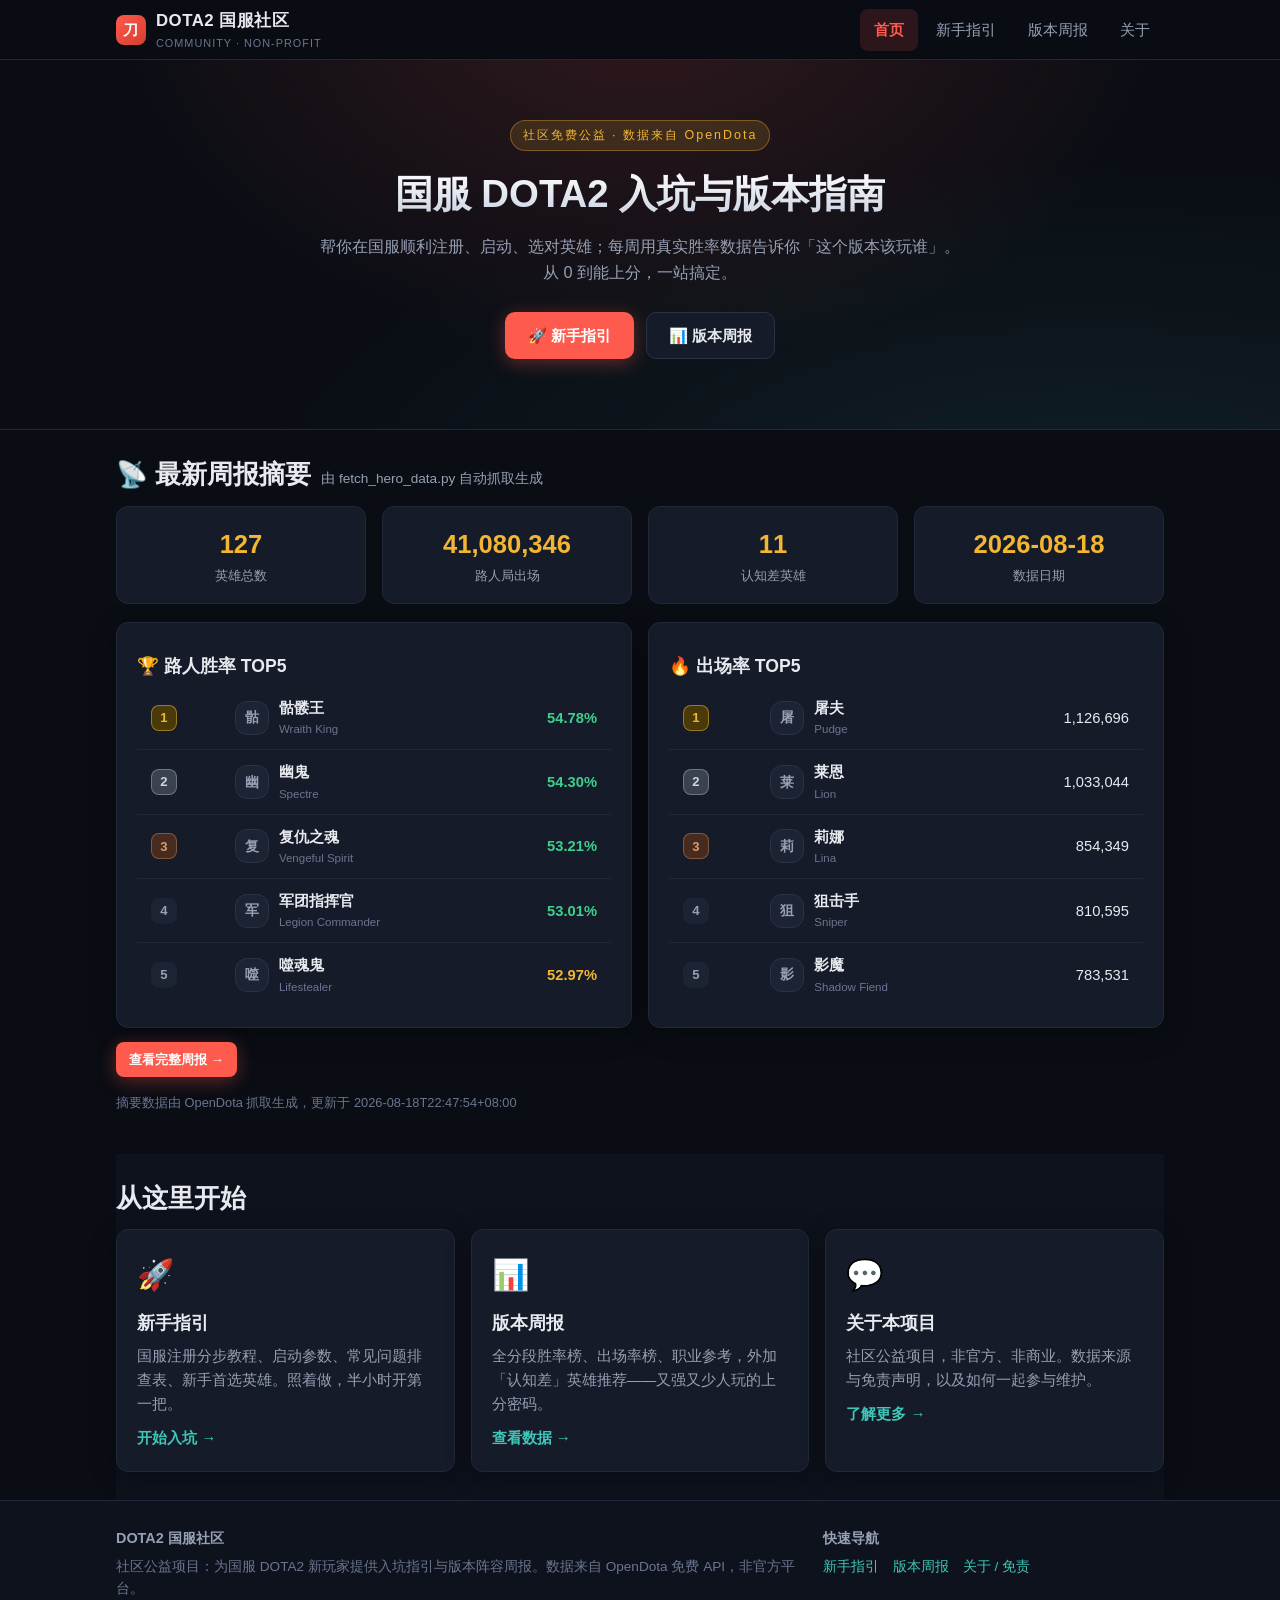
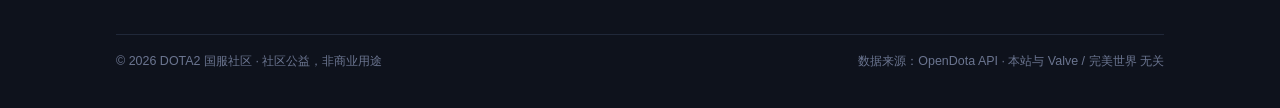
==== site/index.html @ 0994e75e "Init: DOTA2国服社区平台静态站 - 新手指引+版本周报(OpenDota数据), 纯静态GH Pages部署" ====
<!DOCTYPE html>
<html lang="zh-CN">
<head>
  <meta charset="UTF-8">
  <meta name="viewport" content="width=device-width, initial-scale=1.0">
  <title>DOTA2 国服社区 — 入坑与版本指南</title>
  <meta name="description" content="国服 DOTA2 入坑与版本指南，社区免费公益项目。新手指引、版本阵容周报，数据来自 OpenDota 免费 API。">
  <link rel="stylesheet" href="css/style.css">
</head>
<body>

  <!-- ======================= 顶部导航 ======================= -->
  <header class="site-header">
    <div class="container header-inner">
      <a class="brand" href="index.html">
        <span class="brand-logo">刀</span>
        <span>DOTA2 国服社区<small>COMMUNITY · NON-PROFIT</small></span>
      </a>
      <nav class="main-nav" aria-label="主导航">
        <ul>
          <li><a href="index.html">首页</a></li>
          <li><a href="guide.html">新手指引</a></li>
          <li><a href="report.html">版本周报</a></li>
          <li><a href="about.html">关于</a></li>
        </ul>
      </nav>
      <button class="nav-toggle" aria-label="打开菜单">☰</button>
    </div>
  </header>

  <!-- ======================= Hero 区 ======================= -->
  <section class="hero">
    <div class="container">
      <span class="hero-tag">社区免费公益 · 数据来自 OpenDota</span>
      <h1>国服 DOTA2 入坑与版本指南</h1>
      <p class="lead">
        帮你在国服顺利注册、启动、选对英雄；每周用真实胜率数据告诉你「这个版本该玩谁」。
        从 0 到能上分，一站搞定。
      </p>
      <div class="hero-cta">
        <a class="btn btn-primary" href="guide.html">🚀 新手指引</a>
        <a class="btn btn-ghost" href="report.html">📊 版本周报</a>
      </div>
    </div>
  </section>

  <!-- ======================= 最新周报摘要 ======================= -->
  <main class="container">
    <section class="section">
      <div class="section-title">
        <h2>📡 最新周报摘要</h2>
        <span class="sub">由 fetch_hero_data.py 自动抓取生成</span>
      </div>
      <!-- JS 加载 herostats.json 后动态渲染；失败时保留静态占位 -->
      <div id="index-summary">
        <div class="data-state"><span class="spinner"></span>正在加载周报摘要…</div>
      </div>
      <p class="meta-line" id="index-meta"></p>
    </section>

    <!-- ======================= 快速导航卡片 ======================= -->
    <section class="section section-alt" style="margin-bottom:-40px">
      <div class="section-title"><h2>从这里开始</h2></div>
      <div class="card-grid">
        <a class="card card-link" href="guide.html">
          <div class="card-icon">🚀</div>
          <h3>新手指引</h3>
          <p>国服注册分步教程、启动参数、常见问题排查表、新手首选英雄。照着做，半小时开第一把。</p>
          <span class="card-link-more">开始入坑 →</span>
        </a>
        <a class="card card-link" href="report.html">
          <div class="card-icon">📊</div>
          <h3>版本周报</h3>
          <p>全分段胜率榜、出场率榜、职业参考，外加「认知差」英雄推荐——又强又少人玩的上分密码。</p>
          <span class="card-link-more">查看数据 →</span>
        </a>
        <a class="card card-link" href="about.html">
          <div class="card-icon">💬</div>
          <h3>关于本项目</h3>
          <p>社区公益项目，非官方、非商业。数据来源与免责声明，以及如何一起参与维护。</p>
          <span class="card-link-more">了解更多 →</span>
        </a>
      </div>
    </section>
  </main>

  <!-- ======================= 页脚 ======================= -->
  <footer class="site-footer">
    <div class="container">
      <div class="footer-cols">
        <div>
          <h4>DOTA2 国服社区</h4>
          <p>社区公益项目：为国服 DOTA2 新玩家提供入坑指引与版本阵容周报。数据来自 OpenDota 免费 API，非官方平台。</p>
        </div>
        <div>
          <h4>快速导航</h4>
          <div class="footer-links">
            <a href="guide.html">新手指引</a>
            <a href="report.html">版本周报</a>
            <a href="about.html">关于 / 免责</a>
          </div>
        </div>
      </div>
      <div class="footer-bottom">
        <span>© <span id="year">2026</span> DOTA2 国服社区 · 社区公益，非商业用途</span>
        <span>数据来源：OpenDota API · 本站与 Valve / 完美世界 无关</span>
      </div>
    </div>
  </footer>

  <button id="back-top" aria-label="返回顶部">↑</button>
  <script src="js/main.js"></script>
</body>
</html>
---- site/css/style.css ----
/* ==========================================================================
   DOTA2 国服社区平台 · 全站样式
   深色电竞风 / 响应式（移动端优先）
   纯手写 CSS，无框架、无外部依赖
   ========================================================================== */

/* ---------- 1. 变量与重置 ---------- */
:root {
  /* 色板 */
  --bg: #0a0d14;            /* 页面底色 */
  --bg-alt: #0e121c;        /* 区块交替底色 */
  --surface: #151b28;       /* 卡片/表头 */
  --surface-2: #1c2434;     /* 卡片内层/行 hover */
  --border: #2a3244;        /* 边框 */
  --border-soft: #202839;   /* 弱边框 */
  --text: #e8eaf0;          /* 主文字 */
  --text-dim: #96a0b4;      /* 次要文字 */
  --text-faint: #6b7590;    /* 弱化文字 */
  --accent: #ff5a4e;        /* 主强调（DOTA 红） */
  --accent-soft: rgba(255, 90, 78, 0.14);
  --gold: #f2b632;          /* 强调金 */
  --gold-soft: rgba(242, 182, 50, 0.14);
  --teal: #3ec6b8;          /* 强调青 */
  --teal-soft: rgba(62, 198, 184, 0.14);
  --ok: #3ecf8e;            /* 正向 / 胜率 */
  --danger: #ff5a4e;        /* 负向 */
  --warn: #f2b632;

  /* 字体：系统中文栈，无外部字体依赖 */
  --font: -apple-system, BlinkMacSystemFont, "Segoe UI", "PingFang SC",
          "Hiragino Sans GB", "Microsoft YaHei", "Noto Sans CJK SC",
          "Source Han Sans SC", sans-serif;

  /* 布局 */
  --container: 1080px;
  --radius: 12px;
  --radius-sm: 8px;
  --shadow: 0 6px 24px rgba(0, 0, 0, 0.35);
  --gap: 16px;

  --header-h: 60px;
}

* { box-sizing: border-box; }

html { scroll-behavior: smooth; }

body {
  margin: 0;
  background: var(--bg);
  color: var(--text);
  font-family: var(--font);
  font-size: 15px;
  line-height: 1.65;
  -webkit-font-smoothing: antialiased;
  text-rendering: optimizeLegibility;
}

a { color: var(--teal); text-decoration: none; }
a:hover { text-decoration: underline; }

img { max-width: 100%; display: block; }

h1, h2, h3, h4 { line-height: 1.3; margin: 0 0 0.5em; }
h1 { font-size: clamp(1.6rem, 4.5vw, 2.4rem); }
h2 { font-size: clamp(1.25rem, 3vw, 1.6rem); }
h3 { font-size: 1.1rem; }

p { margin: 0 0 1em; }

/* ---------- 2. 布局骨架 ---------- */
.container {
  width: 100%;
  max-width: var(--container);
  margin: 0 auto;
  padding: 0 var(--gap);
}

main { min-height: 60vh; }

.section { padding: 28px 0; }
.section-alt { background: var(--bg-alt); }

.section-title {
  display: flex;
  align-items: baseline;
  gap: 10px;
  flex-wrap: wrap;
  margin-bottom: 14px;
}
.section-title h2 { margin: 0; }
.section-title .sub { color: var(--text-dim); font-size: 0.85rem; }

/* ---------- 3. 顶部导航 ---------- */
.site-header {
  position: sticky;
  top: 0;
  z-index: 50;
  background: rgba(10, 13, 20, 0.92);
  backdrop-filter: blur(8px);
  -webkit-backdrop-filter: blur(8px);
  border-bottom: 1px solid var(--border-soft);
  height: var(--header-h);
}

.header-inner {
  height: var(--header-h);
  display: flex;
  align-items: center;
  justify-content: space-between;
  gap: 12px;
}

.brand {
  display: flex;
  align-items: center;
  gap: 10px;
  font-weight: 700;
  font-size: 1.05rem;
  color: var(--text);
  letter-spacing: 0.5px;
}
.brand:hover { text-decoration: none; }
.brand-logo {
  width: 30px;
  height: 30px;
  border-radius: 8px;
  background: linear-gradient(135deg, var(--accent), #d43d2f);
  display: grid;
  place-items: center;
  font-size: 15px;
  color: #fff;
}
.brand small {
  display: block;
  font-size: 0.68rem;
  font-weight: 400;
  color: var(--text-faint);
  letter-spacing: 1px;
}

.main-nav ul {
  list-style: none;
  display: flex;
  gap: 4px;
  margin: 0;
  padding: 0;
}
.main-nav a {
  display: block;
  padding: 8px 14px;
  border-radius: 8px;
  color: var(--text-dim);
  font-size: 0.95rem;
  transition: color 0.15s, background 0.15s;
}
.main-nav a:hover { color: var(--text); background: var(--surface); text-decoration: none; }
.main-nav a.active {
  color: var(--accent);
  background: var(--accent-soft);
  font-weight: 600;
}

/* 移动端汉堡菜单按钮 */
.nav-toggle {
  display: none;
  background: none;
  border: 1px solid var(--border);
  border-radius: 8px;
  color: var(--text);
  font-size: 20px;
  width: 40px;
  height: 40px;
  cursor: pointer;
  line-height: 1;
}
.nav-toggle:focus-visible { outline: 2px solid var(--accent); outline-offset: 2px; }

/* ---------- 4. Hero 区（首页） ---------- */
.hero {
  position: relative;
  padding: 60px 0 70px;
  text-align: center;
  background:
    radial-gradient(ellipse at 50% -20%, rgba(255, 90, 78, 0.16), transparent 60%),
    radial-gradient(ellipse at 85% 120%, rgba(62, 198, 184, 0.10), transparent 55%),
    var(--bg);
  border-bottom: 1px solid var(--border-soft);
}
.hero-tag {
  display: inline-block;
  font-size: 0.78rem;
  letter-spacing: 2px;
  color: var(--gold);
  border: 1px solid rgba(242, 182, 50, 0.35);
  background: var(--gold-soft);
  padding: 4px 12px;
  border-radius: 999px;
  margin-bottom: 18px;
}
.hero h1 {
  max-width: 760px;
  margin: 0 auto 14px;
  background: linear-gradient(180deg, #fff, #c8d0e0);
  -webkit-background-clip: text;
  background-clip: text;
  -webkit-text-fill-color: transparent;
  color: transparent;
}
.hero p.lead {
  max-width: 640px;
  margin: 0 auto 26px;
  color: var(--text-dim);
  font-size: 1.02rem;
}
.hero-cta { display: flex; gap: 12px; justify-content: center; flex-wrap: wrap; }

/* ---------- 5. 按钮 ---------- */
.btn {
  display: inline-flex;
  align-items: center;
  gap: 6px;
  padding: 10px 22px;
  border-radius: 10px;
  font-size: 0.95rem;
  font-weight: 600;
  border: 1px solid transparent;
  cursor: pointer;
  transition: transform 0.12s, box-shadow 0.12s, background 0.12s;
  font-family: var(--font);
}
.btn:hover { text-decoration: none; transform: translateY(-1px); }
.btn:active { transform: translateY(0); }

.btn-primary { background: var(--accent); color: #fff; box-shadow: 0 4px 18px rgba(255, 90, 78, 0.35); }
.btn-primary:hover { background: #ff6b5f; }
.btn-ghost { background: var(--surface); color: var(--text); border-color: var(--border); }
.btn-ghost:hover { background: var(--surface-2); }

.btn-sm { padding: 6px 12px; font-size: 0.82rem; border-radius: 8px; }

/* ---------- 6. 卡片 ---------- */
.card {
  background: var(--surface);
  border: 1px solid var(--border-soft);
  border-radius: var(--radius);
  padding: 20px;
  box-shadow: var(--shadow);
}

.card-grid {
  display: grid;
  grid-template-columns: repeat(auto-fit, minmax(240px, 1fr));
  gap: var(--gap);
}

.card-link {
  display: block;
  color: inherit;
  transition: transform 0.15s, border-color 0.15s;
}
.card-link:hover { text-decoration: none; transform: translateY(-3px); border-color: var(--accent); }

.card h3 { margin-top: 12px; }
.card p { color: var(--text-dim); font-size: 0.92rem; margin-bottom: 0; }
.card .card-icon { font-size: 30px; }
.card .card-link-more { color: var(--teal); font-weight: 600; margin-top: 10px; display: inline-block; }

/* ---------- 7. 表格 ---------- */
.table-wrap {
  overflow-x: auto;
  border: 1px solid var(--border-soft);
  border-radius: var(--radius);
  background: var(--surface);
  box-shadow: var(--shadow);
}

table.data-table {
  width: 100%;
  border-collapse: collapse;
  font-size: 0.92rem;
  min-width: 620px; /* 窄屏下触发横向滚动，保证可读 */
}
.data-table th, .data-table td {
  padding: 10px 14px;
  text-align: left;
  white-space: nowrap;
  border-bottom: 1px solid var(--border-soft);
}
.data-table th {
  background: var(--surface-2);
  color: var(--text-dim);
  font-weight: 600;
  font-size: 0.82rem;
  letter-spacing: 0.5px;
  text-transform: uppercase;
}
.data-table tbody tr:last-child td { border-bottom: none; }
.data-table tbody tr:hover { background: var(--surface-2); }

.data-table .num { text-align: right; font-variant-numeric: tabular-nums; }
.data-table th.num { text-align: right; }

.rank-badge {
  display: inline-grid;
  place-items: center;
  width: 26px;
  height: 26px;
  border-radius: 8px;
  font-weight: 700;
  font-size: 0.82rem;
  background: var(--surface-2);
  color: var(--text-dim);
}
.rank-1 { background: #4a3a08; color: var(--gold); border: 1px solid rgba(242, 182, 50, 0.5); }
.rank-2 { background: #3a4252; color: #cdd6e4; border: 1px solid rgba(205, 214, 228, 0.35); }
.rank-3 { background: #462b1e; color: #d99a6c; border: 1px solid rgba(217, 154, 108, 0.4); }

/* 英雄单元：头像 + 中文名 + 英文名 */
.hero-cell { display: flex; align-items: center; gap: 10px; }
.hero-cell img {
  width: 34px;
  height: 34px;
  border-radius: 50%;
  object-fit: cover;
  border: 1px solid var(--border);
  background: var(--surface-2);
  flex-shrink: 0;
}
.hero-cell .hc-name { font-weight: 600; }
.hero-cell .hc-en { display: block; font-size: 0.72rem; color: var(--text-faint); font-weight: 400; }

.hero-img-fallback {
  display: grid;
  place-items: center;
  font-size: 15px;
  color: var(--text-dim);
  background: var(--surface-2);
}

/* 头像加载失败时的文字占位（JS 动态生成） */
.hero-badge-fallback {
  display: grid;
  place-items: center;
  font-weight: 700;
  font-size: 14px;
  color: var(--text-dim);
  background: var(--surface-2);
  border: 1px solid var(--border);
  flex-shrink: 0;
}

/* 胜率列配色：>=53 红 / >=50 金 / 其他灰 */
.wr-high { color: var(--ok); font-weight: 700; }
.wr-mid { color: var(--gold); font-weight: 600; }

.badge-gap {
  display: inline-block;
  font-size: 0.72rem;
  padding: 2px 8px;
  border-radius: 999px;
  background: var(--gold-soft);
  color: var(--gold);
  border: 1px solid rgba(242, 182, 50, 0.35);
  white-space: nowrap;
}

/* ---------- 8. 认知差区块 ---------- */
.gap-grid {
  display: grid;
  grid-template-columns: repeat(auto-fill, minmax(280px, 1fr));
  gap: var(--gap);
}
.gap-card {
  display: flex;
  gap: 14px;
  align-items: flex-start;
  background: linear-gradient(135deg, var(--surface), var(--surface-2));
  border: 1px solid rgba(242, 182, 50, 0.3);
  border-radius: var(--radius);
  padding: 16px;
  transition: transform 0.15s, border-color 0.15s;
}
.gap-card:hover { transform: translateY(-2px); border-color: var(--gold); }
.gap-card img {
  width: 52px;
  height: 52px;
  border-radius: 12px;
  object-fit: cover;
  border: 1px solid var(--border);
  background: var(--surface-2);
  flex-shrink: 0;
}
.gap-card .gc-title { font-weight: 700; font-size: 1rem; display: flex; align-items: center; gap: 8px; flex-wrap: wrap; }
.gap-card .gc-stats { display: flex; gap: 14px; margin-top: 6px; font-size: 0.85rem; color: var(--text-dim); flex-wrap: wrap; }
.gap-card .gc-stats b { color: var(--text); }
.gap-card .gc-hint { margin-top: 8px; font-size: 0.8rem; color: var(--gold); }

/* ---------- 9. 步骤（新手指引） ---------- */
.steps { counter-reset: step; display: grid; gap: 14px; }
.step {
  display: flex;
  gap: 16px;
  background: var(--surface);
  border: 1px solid var(--border-soft);
  border-radius: var(--radius);
  padding: 18px;
}
.step-num {
  counter-increment: step;
  flex-shrink: 0;
  width: 40px;
  height: 40px;
  border-radius: 10px;
  background: linear-gradient(135deg, var(--accent), #c93b2f);
  color: #fff;
  font-weight: 800;
  font-size: 1.1rem;
  display: grid;
  place-items: center;
}
.step-num::after { content: counter(step); }
.step-body h3 { margin: 0 0 6px; }
.step-body p, .step-body ul { margin: 0 0 6px; color: var(--text-dim); font-size: 0.93rem; }
.step-body ul { padding-left: 18px; }
.step-body li { margin-bottom: 2px; }

/* 命令/参数小盒子 */
.codebox {
  display: inline-block;
  background: var(--bg-alt);
  border: 1px solid var(--border);
  border-radius: 8px;
  padding: 4px 10px;
  font-family: ui-monospace, "SF Mono", Consolas, "Courier New", monospace;
  font-size: 0.88rem;
  color: var(--teal);
  margin: 2px 0;
}

/* ---------- 10. 提示条 ---------- */
.note {
  border-left: 3px solid var(--teal);
  background: var(--teal-soft);
  padding: 12px 16px;
  border-radius: 0 var(--radius-sm) var(--radius-sm) 0;
  margin: 14px 0;
  font-size: 0.92rem;
}
.note-warn { border-left-color: var(--warn); background: var(--gold-soft); }
.note-danger { border-left-color: var(--danger); background: var(--accent-soft); }

/* 周报表"显示条数"下拉框 */
.topn { margin-left: auto; font-size: 0.85rem; color: var(--text-dim); white-space: nowrap; }
.topn select {
  background: var(--surface-2);
  color: var(--text);
  border: 1px solid var(--border);
  border-radius: 8px;
  padding: 4px 8px;
  font-family: var(--font);
  font-size: 0.85rem;
}

/* ---------- 11. 数据状态（加载/错误/空） ---------- */
.data-state {
  text-align: center;
  padding: 40px 20px;
  color: var(--text-dim);
  border: 1px dashed var(--border);
  border-radius: var(--radius);
  margin: 10px 0;
}
.data-state .state-icon { font-size: 34px; display: block; margin-bottom: 8px; }
.data-state.error { color: var(--danger); border-color: rgba(255, 90, 78, 0.4); background: var(--accent-soft); }
.spinner {
  width: 22px; height: 22px;
  border: 3px solid var(--border);
  border-top-color: var(--accent);
  border-radius: 50%;
  animation: spin 0.8s linear infinite;
  margin: 0 auto 8px;
}
@keyframes spin { to { transform: rotate(360deg); } }

/* 元信息条（数据时间等） */
.meta-line { color: var(--text-faint); font-size: 0.8rem; margin-top: 8px; }

/* ---------- 12. 页脚 ---------- */
.site-footer {
  border-top: 1px solid var(--border-soft);
  background: var(--bg-alt);
  padding: 28px 0 36px;
  margin-top: 40px;
  color: var(--text-faint);
  font-size: 0.85rem;
}
.footer-cols {
  display: grid;
  grid-template-columns: 2fr 1fr;
  gap: 24px;
}
.footer-cols h4 { color: var(--text-dim); font-size: 0.9rem; margin-bottom: 8px; }
.footer-links { display: flex; gap: 14px; flex-wrap: wrap; }
.footer-bottom {
  margin-top: 20px;
  padding-top: 16px;
  border-top: 1px solid var(--border-soft);
  font-size: 0.78rem;
  display: flex;
  justify-content: space-between;
  gap: 12px;
  flex-wrap: wrap;
}

/* 返回顶部 */
#back-top {
  position: fixed;
  right: 18px;
  bottom: 18px;
  width: 42px;
  height: 42px;
  border-radius: 10px;
  border: 1px solid var(--border);
  background: var(--surface);
  color: var(--text);
  font-size: 18px;
  cursor: pointer;
  opacity: 0;
  pointer-events: none;
  transition: opacity 0.2s;
  z-index: 40;
}
#back-top.show { opacity: 1; pointer-events: auto; }
#back-top:hover { background: var(--surface-2); }

/* 首页周报摘要数字 */
.stat-row { display: grid; grid-template-columns: repeat(auto-fit, minmax(150px, 1fr)); gap: var(--gap); margin-bottom: 18px; }
.stat-card {
  background: var(--surface);
  border: 1px solid var(--border-soft);
  border-radius: var(--radius);
  padding: 16px;
  text-align: center;
}
.stat-card .stat-num { font-size: 1.6rem; font-weight: 800; color: var(--gold); }
.stat-card .stat-label { color: var(--text-dim); font-size: 0.82rem; }

/* ---------- 13. 响应式 ---------- */
@media (max-width: 860px) {
  .footer-cols { grid-template-columns: 1fr; }

  .nav-toggle { display: inline-flex; align-items: center; justify-content: center; }
  .main-nav {
    position: absolute;
    top: var(--header-h);
    left: 0;
    right: 0;
    background: var(--bg-alt);
    border-bottom: 1px solid var(--border);
    box-shadow: var(--shadow);
    display: none;
  }
  .main-nav.open { display: block; }
  .main-nav ul { flex-direction: column; padding: 10px 12px; gap: 2px; }
  .main-nav a { padding: 12px 14px; font-size: 1rem; }
}

@media (max-width: 480px) {
  body { font-size: 14px; }
  .hero { padding: 42px 0 52px; }
  .card-grid { grid-template-columns: 1fr; }
  .gap-grid { grid-template-columns: 1fr; }
  .step { flex-direction: column; gap: 10px; }
  .data-table { font-size: 0.85rem; }
  .data-table th, .data-table td { padding: 8px 10px; }
  .brand small { display: none; }
}
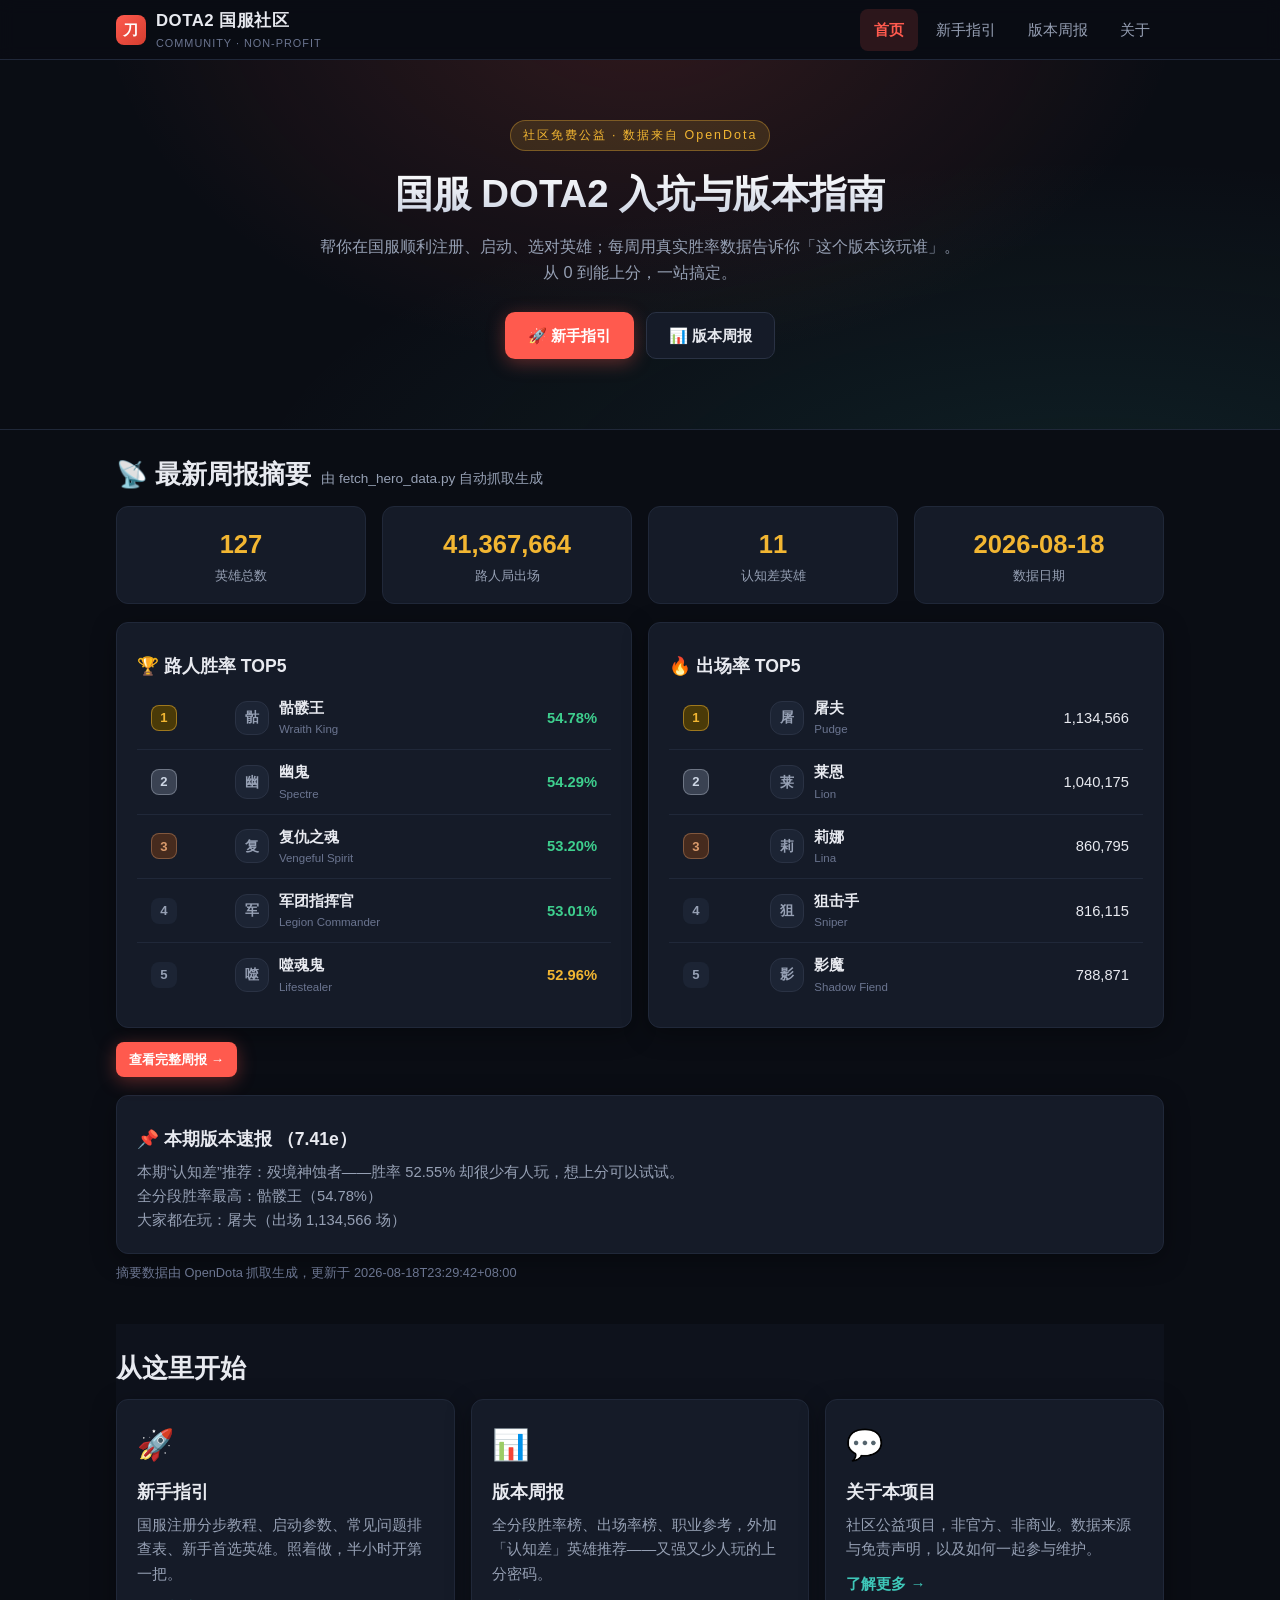
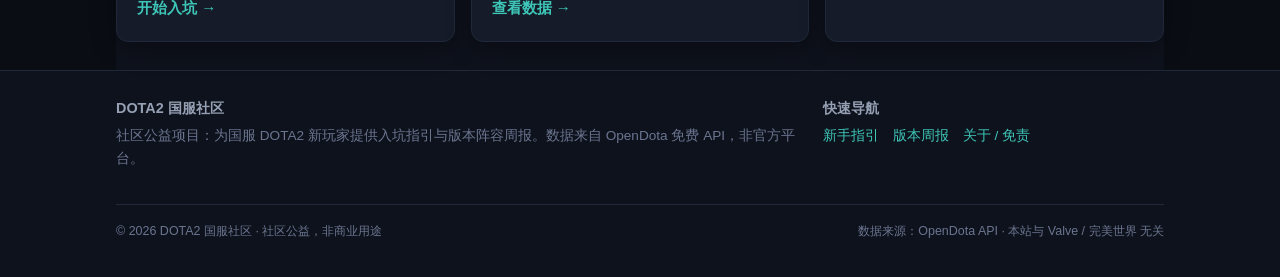
==== commit d33b42fe: "feat: 首页周报摘要升级为「数据 + 版本要点解读」 - scripts/fetch_hero_data.py: compute_stats 新增 highlights 字段（version_la" ====
--- a/site/index.html
+++ b/site/index.html
@@ -53,7 +53,18 @@
       </div>
       <!-- JS 加载 herostats.json 后动态渲染；失败时保留静态占位 -->
       <div id="index-summary">
-        <div class="data-state"><span class="spinner"></span>正在加载周报摘要…</div>
+        <!-- 加载状态 / 失败占位（JS 控制） -->
+        <div id="index-state"><div class="data-state"><span class="spinner"></span>正在加载周报摘要…</div></div>
+        <!-- 统计卡片（JS 渲染） -->
+        <div id="index-stats"></div>
+        <!-- 本期版本速报：JS 用 herostats.json 的 highlights 填充；缺失/加载失败时显示友好占位 -->
+        <div id="index-takeaway" class="card" style="margin-top:18px" hidden>
+          <h3>📌 本期版本速报 <span id="tk-version"></span></h3>
+          <p id="tk-gap"></p>
+          <p id="tk-winrate"></p>
+          <p id="tk-pick"></p>
+          <p id="tk-ban" hidden></p>
+        </div>
       </div>
       <p class="meta-line" id="index-meta"></p>
     </section>
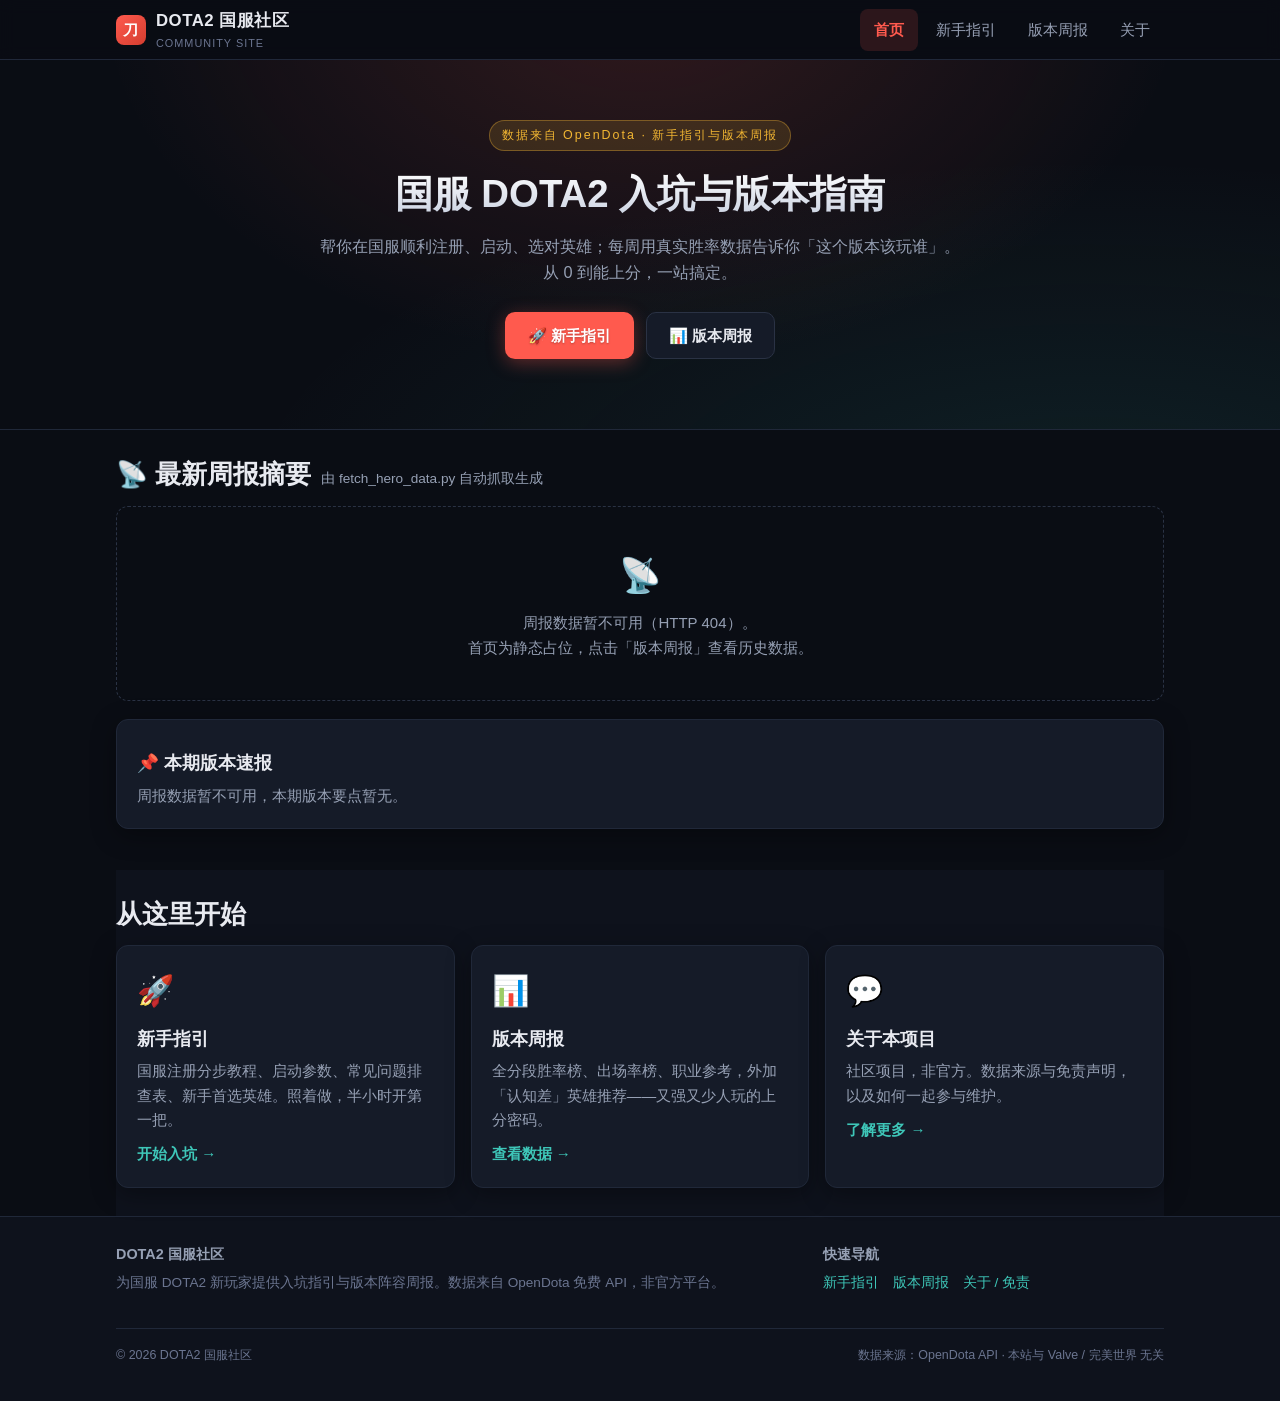
==== commit c816aa90: "清理公益/非商业表述；修复下载按钮文字颜色" ====
--- a/site/index.html
+++ b/site/index.html
@@ -4,7 +4,7 @@
   <meta charset="UTF-8">
   <meta name="viewport" content="width=device-width, initial-scale=1.0">
   <title>DOTA2 国服社区 — 入坑与版本指南</title>
-  <meta name="description" content="国服 DOTA2 入坑与版本指南，社区免费公益项目。新手指引、版本阵容周报，数据来自 OpenDota 免费 API。">
+  <meta name="description" content="国服 DOTA2 入坑与版本指南。新手指引、版本阵容周报，数据来自 OpenDota 免费 API。">
   <link rel="stylesheet" href="css/style.css">
 </head>
 <body>
@@ -14,7 +14,7 @@
     <div class="container header-inner">
       <a class="brand" href="index.html">
         <span class="brand-logo">刀</span>
-        <span>DOTA2 国服社区<small>COMMUNITY · NON-PROFIT</small></span>
+        <span>DOTA2 国服社区<small>COMMUNITY SITE</small></span>
       </a>
       <nav class="main-nav" aria-label="主导航">
         <ul>
@@ -31,7 +31,7 @@
   <!-- ======================= Hero 区 ======================= -->
   <section class="hero">
     <div class="container">
-      <span class="hero-tag">社区免费公益 · 数据来自 OpenDota</span>
+      <span class="hero-tag">数据来自 OpenDota · 新手指引与版本周报</span>
       <h1>国服 DOTA2 入坑与版本指南</h1>
       <p class="lead">
         帮你在国服顺利注册、启动、选对英雄；每周用真实胜率数据告诉你「这个版本该玩谁」。
@@ -88,7 +88,7 @@
         <a class="card card-link" href="about.html">
           <div class="card-icon">💬</div>
           <h3>关于本项目</h3>
-          <p>社区公益项目，非官方、非商业。数据来源与免责声明，以及如何一起参与维护。</p>
+          <p>社区项目，非官方。数据来源与免责声明，以及如何一起参与维护。</p>
           <span class="card-link-more">了解更多 →</span>
         </a>
       </div>
@@ -101,7 +101,7 @@
       <div class="footer-cols">
         <div>
           <h4>DOTA2 国服社区</h4>
-          <p>社区公益项目：为国服 DOTA2 新玩家提供入坑指引与版本阵容周报。数据来自 OpenDota 免费 API，非官方平台。</p>
+          <p>为国服 DOTA2 新玩家提供入坑指引与版本阵容周报。数据来自 OpenDota 免费 API，非官方平台。</p>
         </div>
         <div>
           <h4>快速导航</h4>
@@ -113,7 +113,7 @@
         </div>
       </div>
       <div class="footer-bottom">
-        <span>© <span id="year">2026</span> DOTA2 国服社区 · 社区公益，非商业用途</span>
+        <span>© <span id="year">2026</span> DOTA2 国服社区</span>
         <span>数据来源：OpenDota API · 本站与 Valve / 完美世界 无关</span>
       </div>
     </div>
--- a/site/css/style.css
+++ b/site/css/style.css
@@ -232,8 +232,9 @@
 .btn:hover { text-decoration: none; transform: translateY(-1px); }
 .btn:active { transform: translateY(0); }
 
-.btn-primary { background: var(--accent); color: #fff; box-shadow: 0 4px 18px rgba(255, 90, 78, 0.35); }
-.btn-primary:hover { background: #ff6b5f; }
+.btn-primary { background: var(--accent); color: #ffffff !important; text-shadow: 0 1px 2px rgba(0,0,0,0.25); box-shadow: 0 4px 18px rgba(255, 90, 78, 0.35); }
+.btn-primary:hover { background: #ff6b5f; color: #ffffff !important; }
+.btn-primary:visited, .btn-primary:focus { color: #ffffff !important; }
 .btn-ghost { background: var(--surface); color: var(--text); border-color: var(--border); }
 .btn-ghost:hover { background: var(--surface-2); }
 
@@ -576,3 +577,39 @@
   .data-table th, .data-table td { padding: 8px 10px; }
   .brand small { display: none; }
 }
+
+/* ============ 新手指引：跳转目录 + 下载/直达按钮 ============ */
+.guide-toc {
+  display: flex;
+  flex-wrap: wrap;
+  gap: 8px 12px;
+  align-items: center;
+  margin-top: 14px;
+  padding: 12px 14px;
+  background: var(--surface);
+  border: 1px solid var(--border);
+  border-radius: 12px;
+}
+.guide-toc b { margin-right: 4px; color: var(--text); }
+.guide-toc a {
+  color: var(--accent);
+  font-weight: 600;
+  padding: 4px 10px;
+  border-radius: 999px;
+  background: var(--bg-alt);
+  text-decoration: none;
+  transition: background 0.15s;
+}
+.guide-toc a:hover { background: var(--surface-2); text-decoration: underline; }
+
+.dl-links {
+  display: inline-flex;
+  flex-wrap: wrap;
+  gap: 8px;
+  margin: 6px 0 2px;
+}
+.dl-links .btn { text-decoration: none; }
+/* 按钮文字颜色（明确指定，高优先级，确保不被任何规则覆盖成红色） */
+.dl-links a.btn-primary { color: #ffffff !important; }
+.dl-links a.btn-ghost { color: var(--text); }
+.step-body li a:hover { text-decoration: underline; }
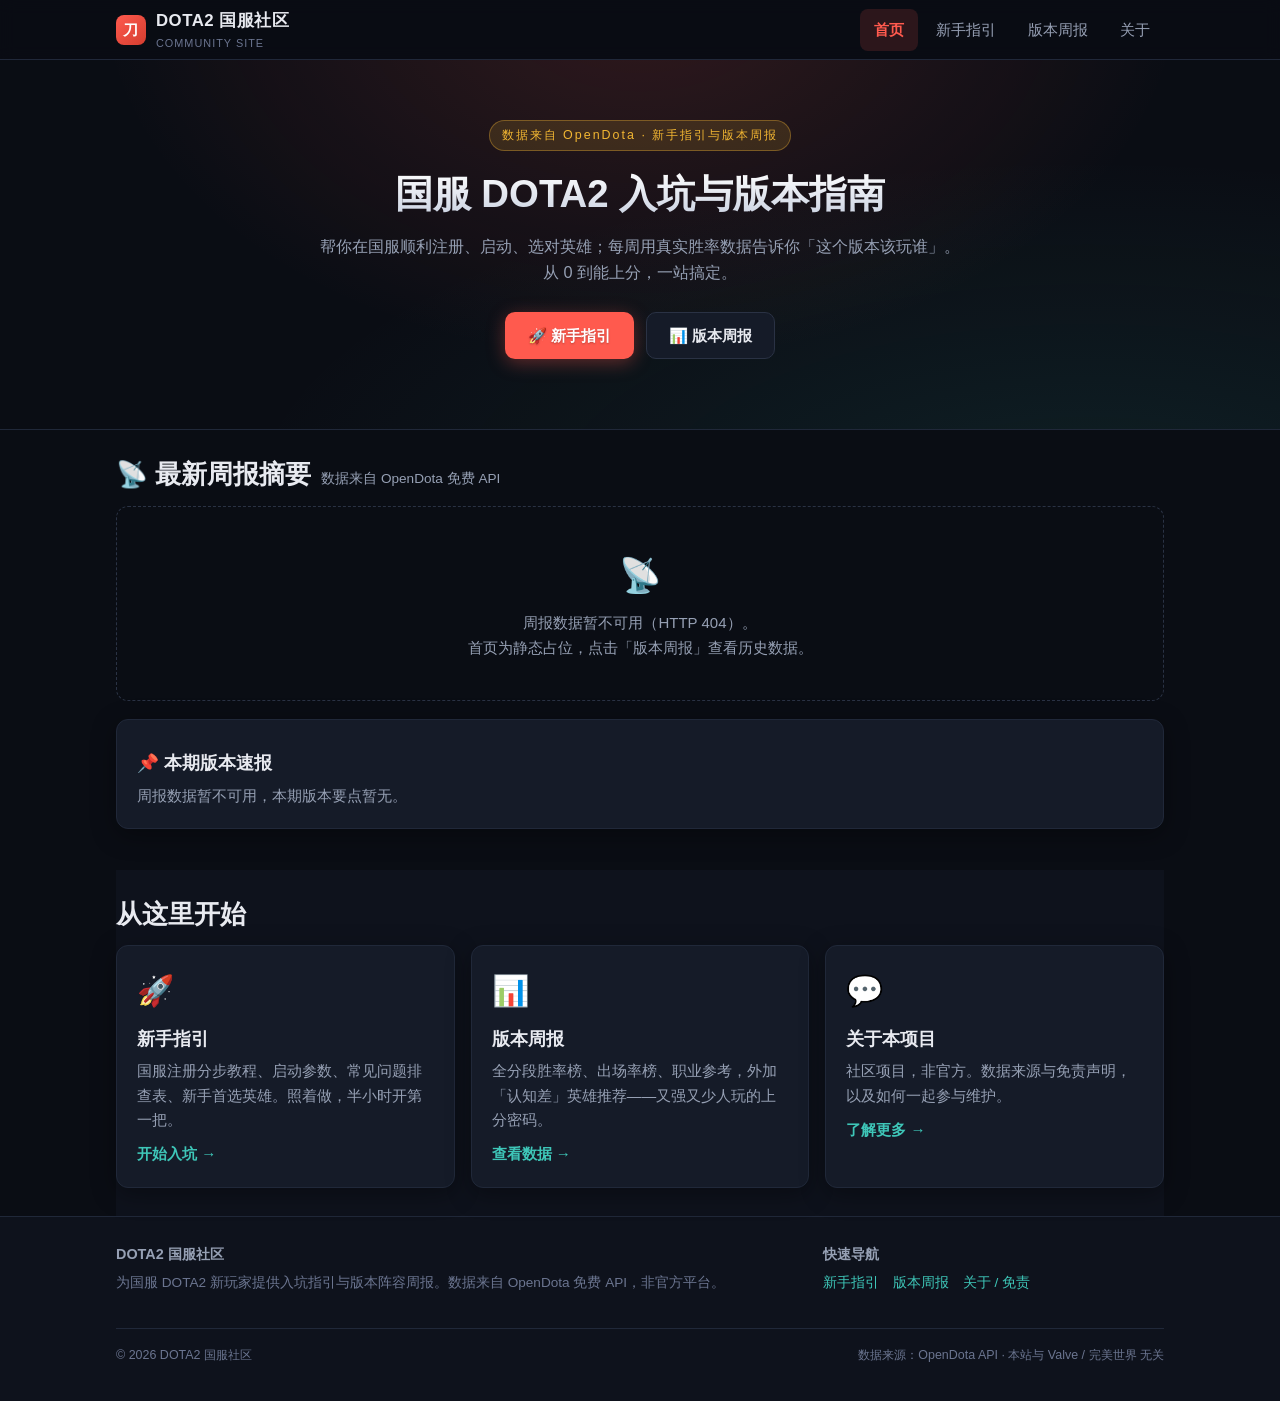
==== commit e85b06b5: "chore: 页面文案去掉实现细节，只保留数据来源描述" ====
--- a/site/index.html
+++ b/site/index.html
@@ -49,15 +49,15 @@
     <section class="section">
       <div class="section-title">
         <h2>📡 最新周报摘要</h2>
-        <span class="sub">由 fetch_hero_data.py 自动抓取生成</span>
+        <span class="sub">数据来自 OpenDota 免费 API</span>
       </div>
-      <!-- JS 加载 herostats.json 后动态渲染；失败时保留静态占位 -->
+      <!-- JS 动态渲染；失败时保留静态占位 -->
       <div id="index-summary">
-        <!-- 加载状态 / 失败占位（JS 控制） -->
+        <!-- 加载状态 / 失败占位 -->
         <div id="index-state"><div class="data-state"><span class="spinner"></span>正在加载周报摘要…</div></div>
-        <!-- 统计卡片（JS 渲染） -->
+        <!-- 统计卡片 -->
         <div id="index-stats"></div>
-        <!-- 本期版本速报：JS 用 herostats.json 的 highlights 填充；缺失/加载失败时显示友好占位 -->
+        <!-- 本期版本速报：缺失/加载失败时显示友好占位 -->
         <div id="index-takeaway" class="card" style="margin-top:18px" hidden>
           <h3>📌 本期版本速报 <span id="tk-version"></span></h3>
           <p id="tk-gap"></p>
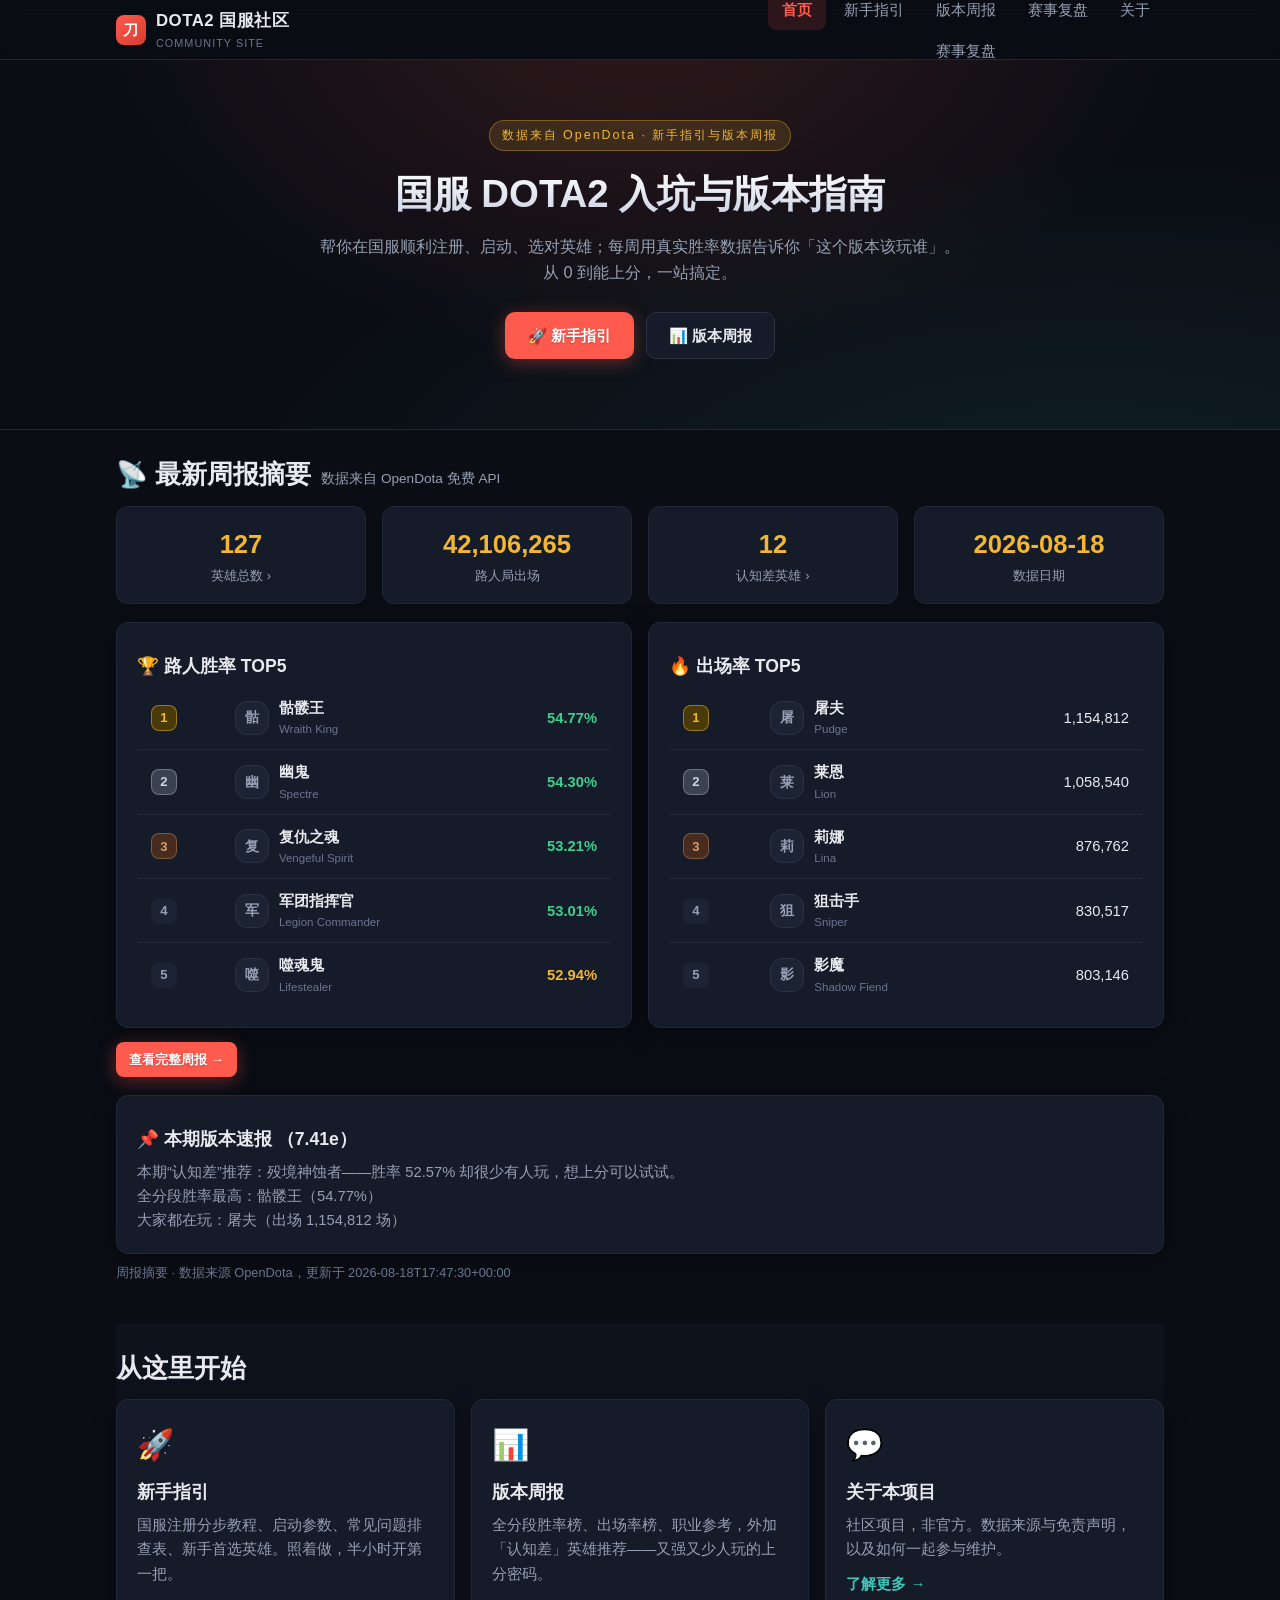
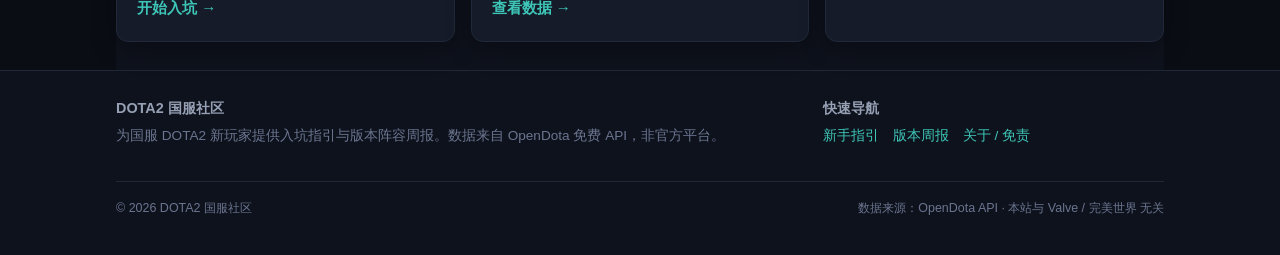
==== commit 9e9799d5: "feat: 赛事复盘栏目——AI驱动赛后复盘生成器 + reviews.html 前端页面(列表+markdown详情) + 全站导航接入" ====
--- a/site/index.html
+++ b/site/index.html
@@ -20,7 +20,9 @@
         <ul>
           <li><a href="index.html">首页</a></li>
           <li><a href="guide.html">新手指引</a></li>
-          <li><a href="report.html">版本周报</a></li>
+          <li><a href="report.html">版本周报</a>
+            <a href="reviews.html">赛事复盘</a></li>
+          <li><a href="reviews.html">赛事复盘</a></li>
           <li><a href="about.html">关于</a></li>
         </ul>
       </nav>
--- a/site/css/style.css
+++ b/site/css/style.css
@@ -546,6 +546,20 @@
 }
 .stat-card .stat-num { font-size: 1.6rem; font-weight: 800; color: var(--gold); }
 .stat-card .stat-label { color: var(--text-dim); font-size: 0.82rem; }
+/* 可点击的统计卡片：继承卡片外观，但带链接反馈 */
+.stat-card.stat-link {
+  display: block;
+  text-decoration: none;
+  cursor: pointer;
+  transition: transform 0.12s, border-color 0.12s, background 0.12s;
+}
+.stat-card.stat-link:hover {
+  transform: translateY(-2px);
+  border-color: var(--accent);
+  background: var(--surface-2);
+}
+.stat-card.stat-link:hover .stat-num { color: var(--accent); }
+.stat-card.stat-link:hover .stat-label { color: var(--text); }
 
 /* ---------- 13. 响应式 ---------- */
 @media (max-width: 860px) {
@@ -613,3 +627,143 @@
 .dl-links a.btn-primary { color: #ffffff !important; }
 .dl-links a.btn-ghost { color: var(--text); }
 .step-body li a:hover { text-decoration: underline; }
+
+/* ================= 分享工具条 ================= */
+.share-bar {
+  display: flex;
+  flex-wrap: wrap;
+  align-items: center;
+  gap: 10px;
+  margin: 18px 0 4px;
+  padding: 12px 14px;
+  background: var(--bg-alt);
+  border: 1px solid var(--border);
+  border-radius: 12px;
+}
+.share-label {
+  font-size: 0.9rem;
+  color: var(--text-dim);
+  margin-right: 4px;
+}
+.share-bar .btn { text-decoration: none; }
+
+/* ================= 二维码弹层 ================= */
+#qr-overlay {
+  position: fixed;
+  inset: 0;
+  z-index: 999;
+  background: rgba(0, 0, 0, 0.65);
+  display: none;
+  align-items: center;
+  justify-content: center;
+  padding: 20px;
+}
+#qr-overlay.open { display: flex; }
+.qr-modal {
+  position: relative;
+  background: #fff;
+  color: #111;
+  padding: 28px 32px 22px;
+  border-radius: 14px;
+  text-align: center;
+  box-shadow: 0 12px 40px rgba(0, 0, 0, 0.4);
+  max-width: 90vw;
+}
+.qr-modal h3 { margin: 0 0 16px; font-size: 1.15rem; }
+.qr-modal canvas {
+  display: block;
+  margin: 0 auto;
+  width: min(240px, 60vw);
+  height: auto;
+  image-rendering: pixelated;
+}
+.qr-note { color: #555; font-size: 0.85rem; margin: 14px 0 0; }
+.qr-close {
+  position: absolute;
+  top: 8px; right: 12px;
+  font-size: 1.6rem;
+  line-height: 1;
+  background: none;
+  border: none;
+  color: #888;
+  cursor: pointer;
+}
+.qr-close:hover { color: #000; }
+
+/* ================= 认知差英雄：可点击卡片 ================= */
+.gap-card.js-gap-card { cursor: pointer; transition: transform 0.12s, border-color 0.12s; }
+.gap-card.js-gap-card:hover { transform: translateY(-2px); border-color: var(--accent); }
+.gap-card.js-gap-card.has-guide .gc-hint::after { content: ' 👆'; }
+
+/* ================= 认知差英雄：详情弹窗 ================= */
+#gap-modal {
+  position: fixed; inset: 0; z-index: 998;
+  background: rgba(0, 0, 0, 0.7);
+  display: none; align-items: center; justify-content: center;
+  padding: 20px;
+}
+#gap-modal.open { display: flex; }
+.gap-modal-box {
+  position: relative;
+  background: var(--surface);
+  border: 1px solid var(--border);
+  border-radius: 14px;
+  max-width: 560px; width: 100%;
+  max-height: 84vh; overflow-y: auto;
+  padding: 26px 26px 20px;
+  box-shadow: 0 12px 40px rgba(0, 0, 0, 0.5);
+}
+.gm-close {
+  position: absolute; top: 10px; right: 14px;
+  font-size: 1.6rem; line-height: 1; background: none; border: none;
+  color: var(--text-dim); cursor: pointer;
+}
+.gm-close:hover { color: var(--text); }
+.gm-body h4 {
+  margin: 18px 0 8px; font-size: 1.05rem; color: var(--gold);
+  border-bottom: 1px solid var(--border); padding-bottom: 6px;
+}
+.gm-body p { color: var(--text-dim); line-height: 1.6; margin: 8px 0; }
+.gm-body b { color: var(--text); }
+.gm-head { display: flex; gap: 12px; align-items: center; margin-bottom: 4px; }
+.gm-name { font-size: 1.3rem; font-weight: 800; }
+.gm-meta { color: var(--accent); font-size: 0.9rem; margin-top: 4px; }
+
+/* 出装区块 */
+.gm-guide { margin-top: 4px; }
+.gm-phase {
+  display: flex; align-items: center; gap: 12px;
+  padding: 8px 0; border-bottom: 1px dashed var(--border);
+}
+.gm-phase:last-child { border-bottom: none; }
+.gm-phase-label {
+  flex: 0 0 52px; font-size: 0.85rem; font-weight: 700;
+  color: var(--text-dim);
+}
+.gm-items { display: flex; flex-wrap: wrap; gap: 8px; }
+.gm-item {
+  position: relative;
+  display: flex; flex-direction: column; align-items: center; gap: 4px;
+  background: var(--bg-alt); border: 1px solid var(--border);
+  border-radius: 10px; padding: 8px 10px; min-width: 68px; text-align: center;
+}
+.gm-item-img {
+  width: 36px; height: 36px; object-fit: contain;
+  border-radius: 6px; background: #fff1;
+}
+.gm-item span { font-size: 0.75rem; color: var(--text); max-width: 72px; }
+.gm-noguide { font-size: 0.9rem; }
+
+/* 出装详情：展开全部 + 热度角标 */
+.gm-more { margin: 8px 0 2px; }
+.gm-heat-badge {
+  position: absolute; top: 2px; left: 2px; z-index: 2;
+  display: inline-flex; align-items: center; gap: 1px;
+  padding: 0 4px; line-height: 14px; border-radius: 7px;
+  font-size: 0.62rem; font-weight: 700;
+  color: #fff; background: rgba(230, 80, 60, 0.92); /* 暖色热度标志 */
+  box-shadow: 0 1px 2px rgba(0, 0, 0, 0.4);
+  pointer-events: none; white-space: nowrap;
+}
+.gm-heat-badge .gm-heat-fire { font-size: 0.62rem; }
+.gm-phase-label { flex: 0 0 56px; }
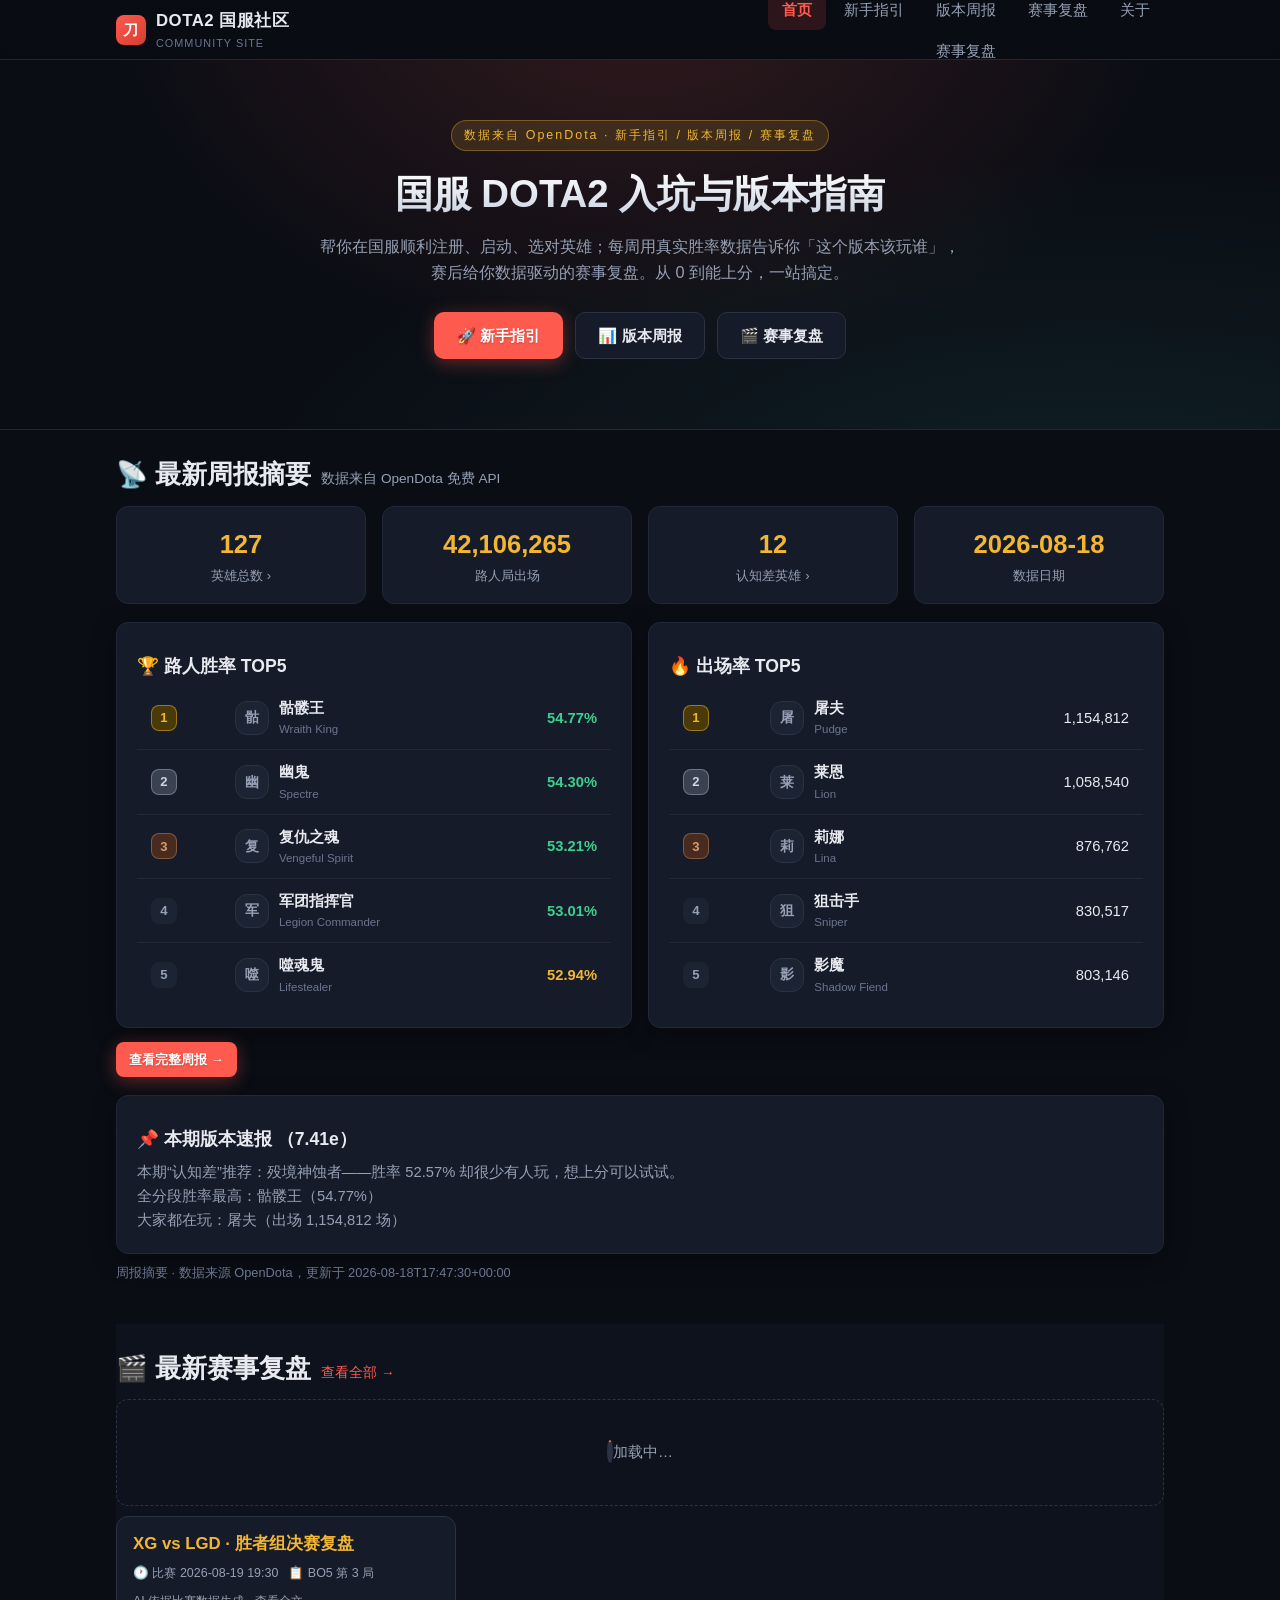
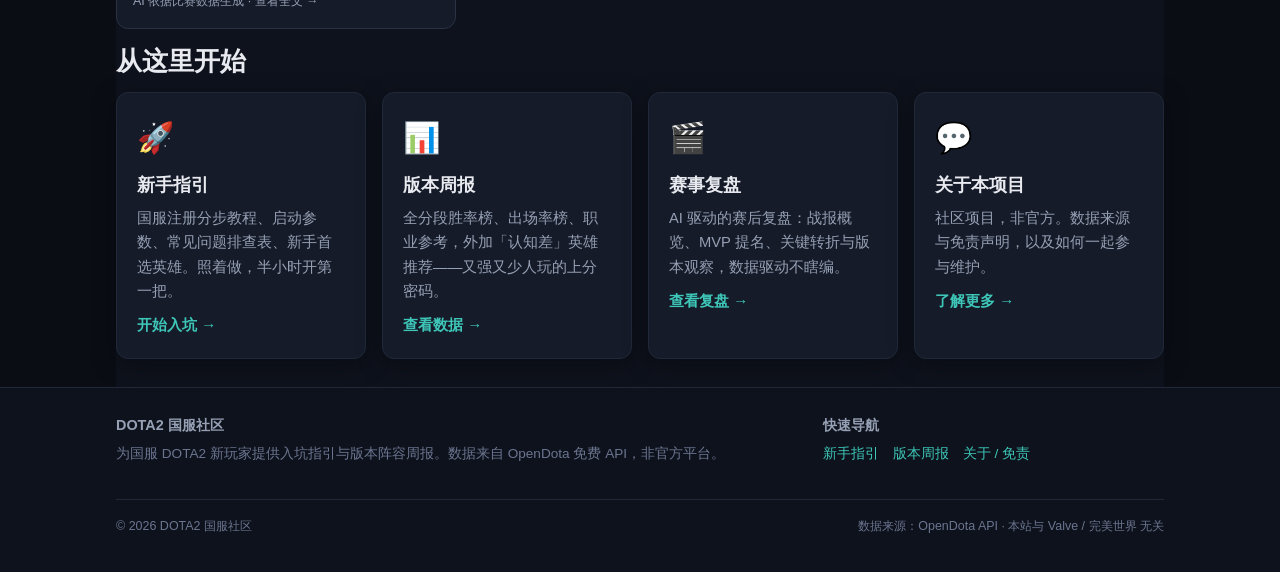
==== commit 00eebedd: "feat: 复盘元信息(真实比赛时间/BO/去模型名) + 复盘页分享工具条 + 首页复盘区块 + 生成器支持 --match-id 自动拉OpenDota" ====
--- a/site/index.html
+++ b/site/index.html
@@ -33,15 +33,16 @@
   <!-- ======================= Hero 区 ======================= -->
   <section class="hero">
     <div class="container">
-      <span class="hero-tag">数据来自 OpenDota · 新手指引与版本周报</span>
+      <span class="hero-tag">数据来自 OpenDota · 新手指引 / 版本周报 / 赛事复盘</span>
       <h1>国服 DOTA2 入坑与版本指南</h1>
       <p class="lead">
-        帮你在国服顺利注册、启动、选对英雄；每周用真实胜率数据告诉你「这个版本该玩谁」。
-        从 0 到能上分，一站搞定。
+        帮你在国服顺利注册、启动、选对英雄；每周用真实胜率数据告诉你「这个版本该玩谁」，
+        赛后给你数据驱动的赛事复盘。从 0 到能上分，一站搞定。
       </p>
       <div class="hero-cta">
         <a class="btn btn-primary" href="guide.html">🚀 新手指引</a>
         <a class="btn btn-ghost" href="report.html">📊 版本周报</a>
+        <a class="btn btn-ghost" href="reviews.html">🎬 赛事复盘</a>
       </div>
     </div>
   </section>
@@ -71,6 +72,15 @@
       <p class="meta-line" id="index-meta"></p>
     </section>
 
+    <!-- ======================= 最新赛事复盘 ======================= -->
+    <section class="section section-alt" style="margin-bottom:-40px">
+      <div class="section-title">
+        <h2>🎬 最新赛事复盘</h2>
+        <span class="sub"><a href="reviews.html" style="color:var(--accent)">查看全部 →</a></span>
+      </div>
+      <div id="index-reviews"><div class="data-state"><span class="spinner"></span>加载中…</div></div>
+    </section>
+
     <!-- ======================= 快速导航卡片 ======================= -->
     <section class="section section-alt" style="margin-bottom:-40px">
       <div class="section-title"><h2>从这里开始</h2></div>
@@ -86,6 +96,12 @@
           <h3>版本周报</h3>
           <p>全分段胜率榜、出场率榜、职业参考，外加「认知差」英雄推荐——又强又少人玩的上分密码。</p>
           <span class="card-link-more">查看数据 →</span>
+        </a>
+        <a class="card card-link" href="reviews.html">
+          <div class="card-icon">🎬</div>
+          <h3>赛事复盘</h3>
+          <p>AI 驱动的赛后复盘：战报概览、MVP 提名、关键转折与版本观察，数据驱动不瞎编。</p>
+          <span class="card-link-more">查看复盘 →</span>
         </a>
         <a class="card card-link" href="about.html">
           <div class="card-icon">💬</div>
--- a/site/css/style.css
+++ b/site/css/style.css
@@ -648,7 +648,7 @@
 .share-bar .btn { text-decoration: none; }
 
 /* ================= 二维码弹层 ================= */
-#qr-overlay {
+#qr-overlay, #rev-qr-overlay {
   position: fixed;
   inset: 0;
   z-index: 999;
@@ -658,7 +658,7 @@
   justify-content: center;
   padding: 20px;
 }
-#qr-overlay.open { display: flex; }
+#qr-overlay.open, #rev-qr-overlay.open { display: flex; }
 .qr-modal {
   position: relative;
   background: #fff;
@@ -767,3 +767,16 @@
 }
 .gm-heat-badge .gm-heat-fire { font-size: 0.62rem; }
 .gm-phase-label { flex: 0 0 56px; }
+
+/* ================= 赛事复盘卡片（首页 + reviews 页共用） ================= */
+.review-list { display: grid; grid-template-columns: repeat(auto-fill, minmax(280px, 1fr)); gap: 14px; }
+.review-card {
+  background: var(--surface); border: 1px solid var(--border);
+  border-radius: 12px; padding: 16px; cursor: pointer;
+  transition: transform .12s, border-color .12s;
+}
+.review-card:hover { transform: translateY(-2px); border-color: var(--accent); }
+.review-card h3 { margin: 0 0 8px; font-size: 1.05rem; color: var(--gold); }
+.review-card .meta { font-size: .78rem; color: var(--text-dim); display: flex; gap: 10px; flex-wrap: wrap; }
+.review-card .src { font-size: .78rem; color: var(--text-dim); margin-top: 8px; }
+.review-card a { color: inherit; }
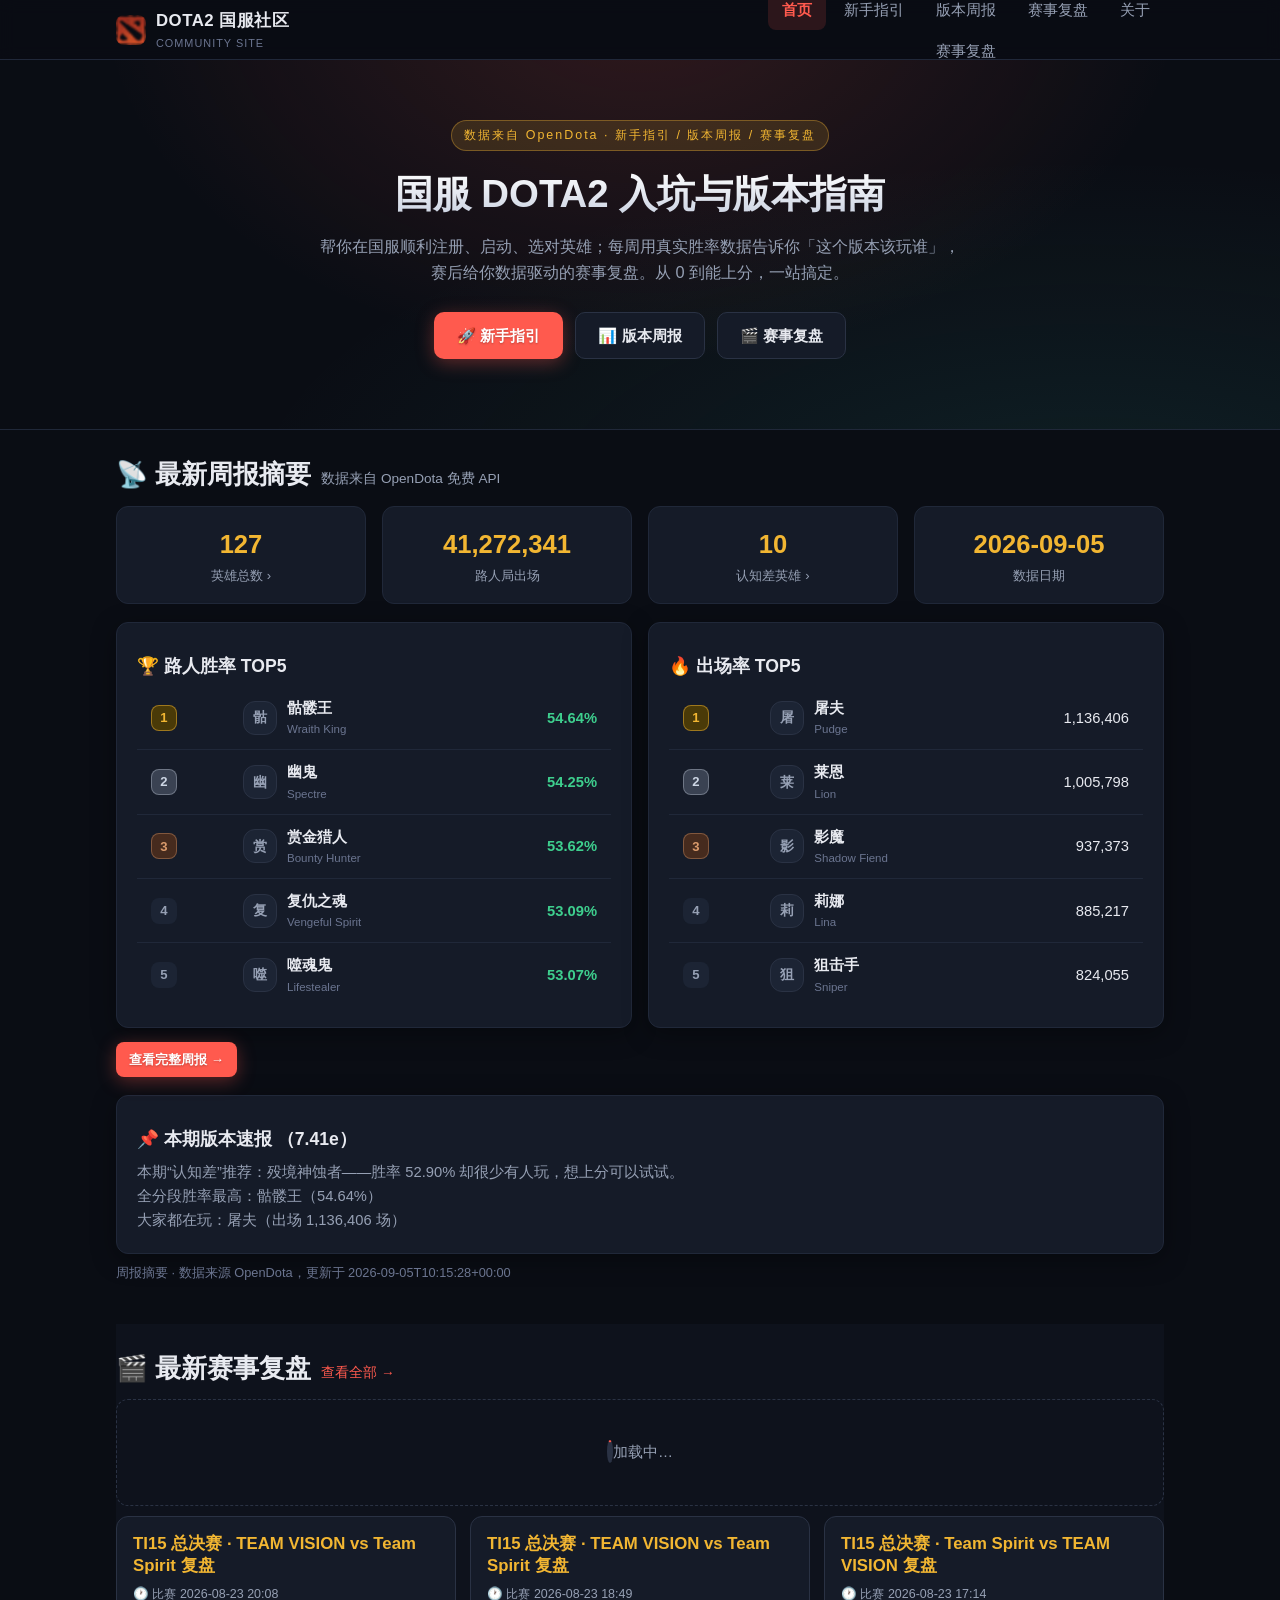
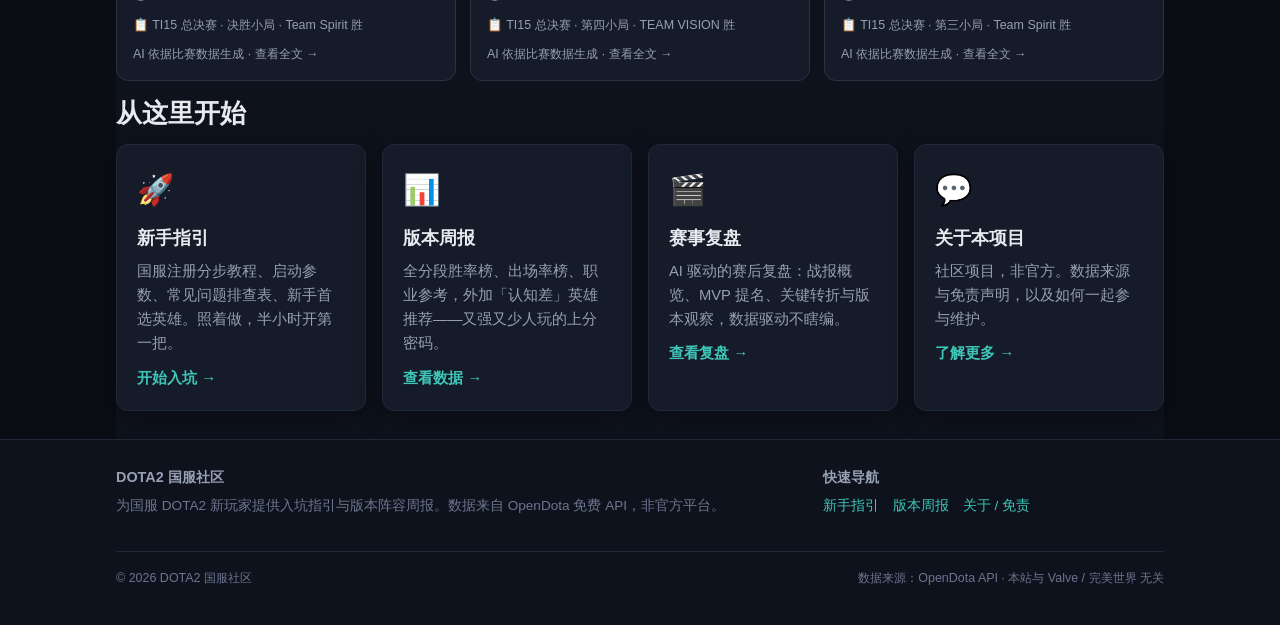
==== commit 3fbcbe24: "style: 全站 header 品牌区改用 Valve 官方 DOTA2 图标 + 站点 favicon - header <span class=brand-logo>刀</span> → <im" ====
--- a/site/index.html
+++ b/site/index.html
@@ -6,6 +6,7 @@
   <title>DOTA2 国服社区 — 入坑与版本指南</title>
   <meta name="description" content="国服 DOTA2 入坑与版本指南。新手指引、版本阵容周报，数据来自 OpenDota 免费 API。">
   <link rel="stylesheet" href="css/style.css">
+  <link rel="icon" href="img/dota2-favicon.ico" sizes="any">
 </head>
 <body>
 
@@ -13,7 +14,7 @@
   <header class="site-header">
     <div class="container header-inner">
       <a class="brand" href="index.html">
-        <span class="brand-logo">刀</span>
+        <img class="brand-logo" src="img/dota2-icon.png" alt="DOTA2" width="30" height="30">
         <span>DOTA2 国服社区<small>COMMUNITY SITE</small></span>
       </a>
       <nav class="main-nav" aria-label="主导航">
--- a/site/css/style.css
+++ b/site/css/style.css
@@ -125,11 +125,9 @@
   width: 30px;
   height: 30px;
   border-radius: 8px;
-  background: linear-gradient(135deg, var(--accent), #d43d2f);
-  display: grid;
-  place-items: center;
-  font-size: 15px;
-  color: #fff;
+  object-fit: contain;
+  flex: 0 0 auto;
+  background: transparent;
 }
 .brand small {
   display: block;
@@ -780,3 +778,26 @@
 .review-card .meta { font-size: .78rem; color: var(--text-dim); display: flex; gap: 10px; flex-wrap: wrap; }
 .review-card .src { font-size: .78rem; color: var(--text-dim); margin-top: 8px; }
 .review-card a { color: inherit; }
+.review-group { margin-bottom: 26px; }
+.group-title { font-size: 1.15rem; color: var(--gold); margin: 0 0 12px; }
+.pending-note { font-size: .82rem; color: var(--text-dim); margin-top: 14px; }
+.review-card.pending { opacity: .6; cursor: default; }
+.review-card.pending:hover { transform: none; border-color: var(--border); }
+#more-btn { margin-bottom: 14px; }
+
+/* —— 队标（team logo）：小方块队标图 + tag 文本回退 —— */
+.review-card-title { display: flex; align-items: center; flex-wrap: wrap; column-gap: 8px; }
+.team-logo-wrap { display: inline-flex; align-items: center; vertical-align: middle; }
+.team-logo {
+  width: 22px; height: 22px; border-radius: 5px; object-fit: cover;
+  display: inline-block; margin-right: 6px; flex: none;
+  background: rgba(255, 255, 255, .08); /* 加载中/透明 logo 的占位底 */
+}
+/* 队标正常加载时隐藏 tag 文本；img 被 onerror 移除或没有 logo_url 时回退显示 tag */
+.team-logo + .team-tag { display: none; }
+.team-tag { font-size: .95rem; font-weight: 600; color: var(--gold); white-space: nowrap; }
+.vs { margin: 0 2px; font-size: .78rem; color: var(--text-dim); font-weight: 400; }
+.title-suffix { font-size: .9rem; color: var(--text-dim); font-weight: 400; }
+.matchup-meta { display: inline-flex; align-items: center; }
+.review-card .meta .matchup-meta .team-logo,
+.review-card .meta .matchup-meta .team-tag { vertical-align: middle; }
